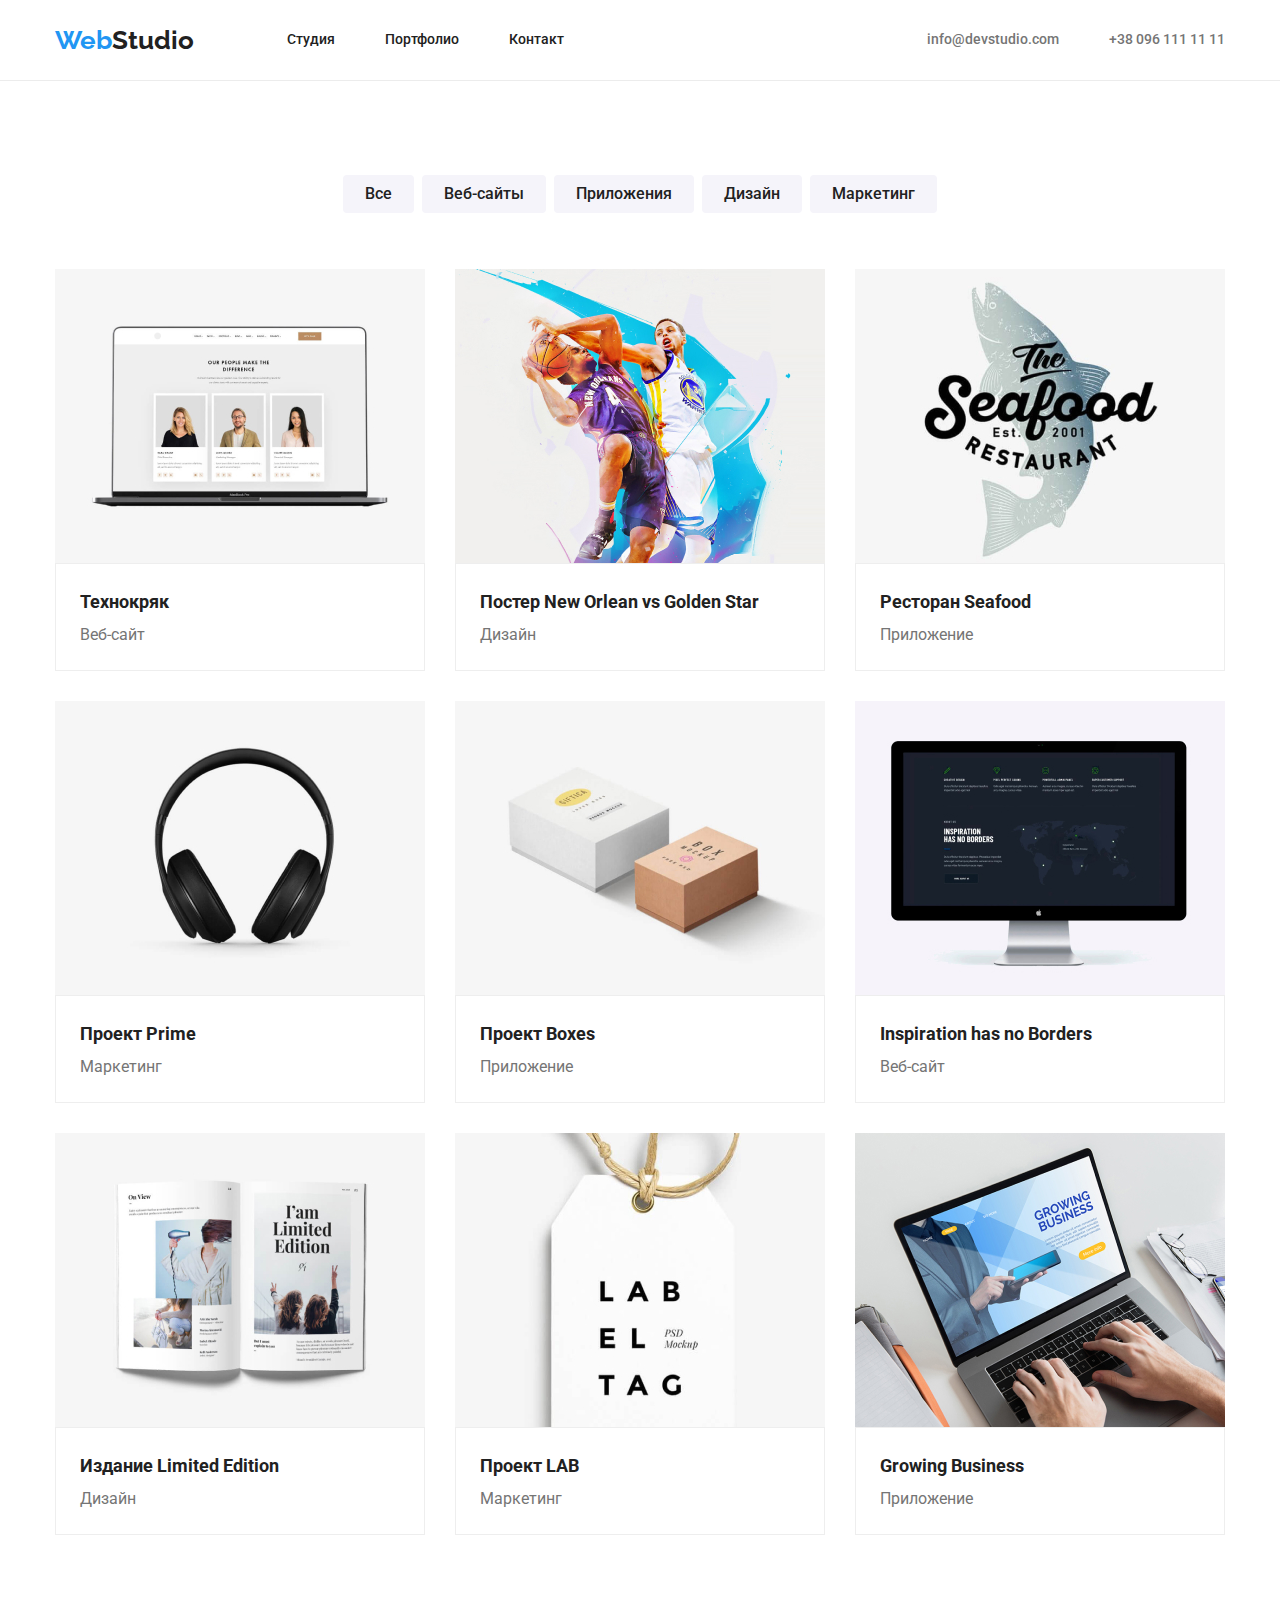
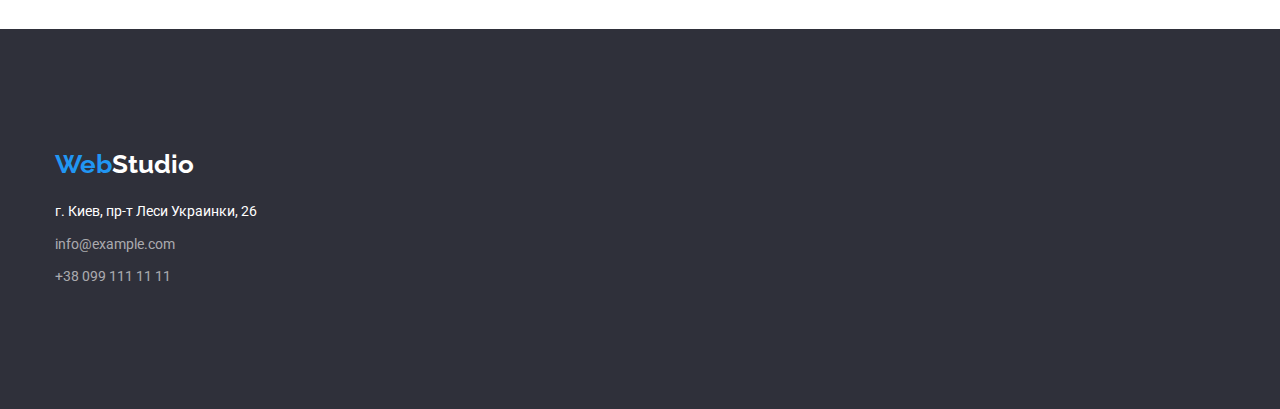
==== portfolio.html @ 3ac959cc "Add files via upload" ====
<!DOCTYPE html>
<html lang="ru">
<head>
    <meta charset="UTF-8">
    <meta http-equiv="X-UA-Compatible" content="IE=edge">
    <meta name="viewport" content="width=device-width, initial-scale=1.0">
    <title>portfolio</title>
    
    <link rel="preconnect" href="https://fonts.googleapis.com">
    <link rel="preconnect" href="https://fonts.gstatic.com" crossorigin>
    <link href="https://fonts.googleapis.com/css2?family=Montserrat:wght@400;700&family=Raleway:wght@700&family=Roboto:wght@400;500;700;900&display=swap"rel="stylesheet">
    <link rel="stylesheet" href="./modern-normalize.css">
    <link rel="stylesheet" href="./css/style.css">
</head>
<body>
    
      <!--Шапка  -->
    <header>
        <div class="header container">
            <!-- <div class="main-nav"> -->
            <nav class="nav">
                <!-- логотип -->
                <a href="#" class="logo">
                    <span class="primery-logo">Web</span>Studio
                </a>
                <!-- список навигации -->
                <ul class="nav-link">
                    <li class="nav-item"><a href="./index.html">Студия</a></li>
                    <li class="nav-item"><a href="./portfolio.html">Портфолио</a></li>
                    <li class="nav-item"><a href="">Контакт</a></li>
            </nav>
            <div class="auth-nav">
                <a class="header-kontacts" href="info@devstudio.com">info@devstudio.com</a>
                <a class="header-kontacts" href="+38-096-111-11-11">+38 096 111 11 11</a>
            </div>
        </div>
    
    
    </header>

       <main>
    
            <!-- Наши проекты  -->
        <section class="section">
            <div class="container">
            <h1 class="list-heading">Наши проекты</h1>
            
            <ul class="projekt-button-list">
                <li class="projekt-button-item"><button type="button">Все</button></li>
                <li class="projekt-button-item"><button type="button">Веб-сайты </button></li>
                <li class="projekt-button-item"><button type="button">Приложения</button></li>
                <li class="projekt-button-item"><button type="button">Дизайн</button></li>
                <li class="projekt-button-item"><button type="button">Маркетинг</button></li>
            </ul>
       <div class="projekt">
           <ul class="projekt-box-list">
        <li class="projekt-box-item">
            <img class="projekt-box-img" src="images/tehnokryak.jpg" alt="Технокряк" width="370">
            <div class="prjekt-box-text">
                <h2>Технокряк</h2>
                <p>Веб-сайт</p>
             </div> 
           
        </li>
        <li class="projekt-box-item">
            <img class="projekt-box-img" src="images/poster.jpg" alt="Постер New Orlean vs Golden Star" width="370">
            <div class="prjekt-box-text">
                <h2>Постер New Orlean vs Golden Star</h2>
                <p>Дизайн</p>
            </div>  
        </li>
        <li class="projekt-box-item">
            <img class="projekt-box-img" src="images/restaurant.jpg" alt="Ресторан Seafood" width="370">
           <div class="prjekt-box-text">
            <h2>Ресторан Seafood</h2>
            <p>Приложение</p>
           </div>  
        </li>
        <li class="projekt-box-item">
            <img class="projekt-box-img" src="images/prime.jpg" alt="Проект Prime" width="370">
            <div class="prjekt-box-text">
                <h2>Проект Prime</h2>
                <p>Маркетинг</p>
            </div> 
        </li>
        <li class="projekt-box-item">
            <img class="projekt-box-img" src="images/boxes.jpg" alt="Проект Boxes" width="370">
            <div class="prjekt-box-text">
                <h2>Проект Boxes</h2>
                <p>Приложение</p>
            </div> 
        </li>
        <li class="projekt-box-item">
            <img class="projekt-box-img" src="images/komp.jpg" alt="Inspiration has no Borders" width="370">
            <div class="prjekt-box-text">
                <h2>Inspiration has no Borders</h2>
                <p>Веб-сайт</p>
            </div>
        </li>
        <li class="projekt-box-item">
            <img class="projekt-box-img" src="images/limited-edition.jpg" alt="Издание Limited Edition" width="370">
            <div class="prjekt-box-text">
                <h2>Издание Limited Edition</h2>
                <p>Дизайн</p>
            </div> 
        </li>
        <li class="projekt-box-item">
            <img class="projekt-box-img" src="images/lab.jpg" alt="Проект LAB" width="370">
            <div class="prjekt-box-text">
                <h2>Проект LAB</h2>
                <p>Маркетинг</p>
            </div> 
        </li>
        <li class="projekt-box-item">
            <img class="projekt-box-img" src="images/business.jpg" alt="Growing Business" width="370">
            <div class="prjekt-box-text">
                <h2>Growing Business</h2>
                <p>Приложение</p>
            </div> 
        </li>
    </ul>
</div>
    </div>    
        </section>

       </main>
        <!-- подвал -->
        <footer class="footer">
            
                <div class="footer container">
                    <a href="#">
                        <span class="logo-blue">Web</span><span class="logo-white">Studio </span>
                    </a>
                    <address class="addres">г. Киев, пр-т Леси Украинки, 26</address>
                    <a class="footer-kontakts" href="info@example.com"> info@example.com</a>
                    <a class="footer-kontakts" href="+38-099-111-11-11"> +38 099 111 11 11</a>
                    <!-- <h2 class="join">присоединяйтесь</h2> -->
                </div>
            
        
        
        </footer>
        </div>
    
</body>
</html>
---- css/style.css ----
/* основной цвет текста #757575 */
/* цвет заголовка #212121 */
/* цвет логотипа #2196F3 */
/* вторичный цвет #FFFFFF */
/* цвет фона #E5E5E5 */
/* цвет фона подвала #2F303A  */
/* цвет фона "Наша команда" #F5F4FA */

:root {
  --theme-color: #e5e5e5;
  --text-primery: #757575;
  --text-secondary: #212121;
  --fone-color: #2196f3;
}
*,
*::before,
*::after {
  box-sizing: border-box;
}
body {
  font-family: "Roboto";
  background-color: ffffff;
}
h1,
h2,
h3,
h4,
h5,
h6,
p,
ul,
li {
  margin: 0; /* нулевая граница */
  padding: 0; /* нулевые отступы */
  border: 0; /* больше всего для картинок в IE6 */
  outline: 0; /* точечная граница вокруг ссылок в Firefox */
  font-size: 100%;
  vertical-align: baseline;
  background: transparent;
}
button {
  padding: 0;
  border: none;
  font: inherit;
  color: inherit;
  background-color: transparent;
}
ul {
  list-style: none;
}
a {
  text-decoration: none;
  color: var(--text-secondary);
}
.container {
  width: 1200px;
  margin: 0 auto;
  padding: 0 15px;
  /* outline: 1px solid #212121; */
}
.normal {
  padding-top: 0px;
}
.section {
  padding-top: 94px;
  padding-bottom: 94px;
}
.top {
  padding-top: 0px;
}
header {
  border-bottom: 1px solid #ececec;
}
.header {
  background-color: #ffffff;

  height: 80px;
  display: flex;
  align-items: center;
}

.nav {
  display: flex;
  align-items: center;
}
/* логотип */
.logo {
  font-family: "Raleway";
  font-weight: bold;
  font-style: normal;
  font-size: 26px;
  line-height: 1.19;
  color: var(--text-secondary);
}

.primery-logo {
  font-family: "Raleway";
  font-weight: bold;
  font-style: normal;
  font-size: 26px;
  line-height: 1.19;
  color: var(--fone-color);
}
/* навигация */
.nav-link {
  margin-left: 93px;
  display: flex;
}
.nav-link .nav-item:not(:last-child) {
  margin-right: 50px;
}

.nav-link .nav-item {
  display: block;

  color: var(--text-secondary);
  font-weight: 500;
  font-style: normal;
  font-size: 14px;
  line-height: 1.14;
}
.nav-link .nav-item :hover,
.nav-link .nav-item :focus {
  color: var(--fone-color);
}
/* контакты */
.auth-nav {
  display: flex;
  margin-left: auto;
}

.header-kontacts:not(:last-child) {
  display: block;
  margin-right: 50px;
}
.header-kontacts {
  color: var(--text-primery);
  font-weight: 500;
  font-style: normal;
  font-size: 14px;
  line-height: 1.14;
}
.header-kontacts:hover,
.header-kontacts:focus {
  color: var(--fone-color);
}
/* главный заголовок Эффективные решения для вашего бизнеса */
.main-heading {
  text-align: center;
  /* padding-top: 200px; */

  font-weight: 900;
  font-style: normal;
  font-size: 44px;
  line-height: 1.36;
  color: #ffffff;
}
.primery-section {
  /* margin: 0 auto; */
  height: 600px;
  padding-top: 200px;

  background-color: rgba(47, 48, 58, 0.4);
  background-image: url(../images/background-img.png);
}
.button-order-servise {
  display: block;
  margin-left: auto;
  margin-right: auto;
  margin-top: 40px;
  padding: 10px 32px;
  border-radius: 4px;

  color: #ffffff;
  font-family: "roboto";
  font-weight: 700;
  background-color: var(--fone-color);
  font-style: normal;
  font-size: 16px;
  line-height: 1.85;
}
/* особености */
.list-heading {
  /* margin-top: 0px; */
  display: none;
}
.list-link {
  display: flex;
  /* margin-top: 94px; */
}

.list-link .list-item:not(:last-child) {
  margin-right: 30px;
}
.list-link .list-item {
  justify-content: center;
}
.list-peculiarities {
  text-transform: uppercase;
  color: var(--text-secondary);
  font-weight: 700;
  font-style: normal;
  font-size: 14px;
  line-height: 1.14;
}

.list-peculiarities-text {
  margin-top: 10px;
  width: 270px;
  color: var(--text-primery);
  font-weight: 400;
  font-style: normal;
  font-size: 14px;
  line-height: 1.71;
  letter-spacing: 0.03em;
}
/* чем мы занимаемся */
.second-heading {
  text-align: center;
  margin-bottom: 50px;

  color: var(--text-secondary);
  font-weight: 700;
  font-style: normal;
  font-size: 36px;
  line-height: 1.16;
}
.second-list {
  justify-content: center;
  display: flex;
  margin-top: 50px;
}
.second-item:not(:last-child) {
  justify-content: center;
  margin-right: 30px;
}
/* наша команда */
.comand {
  justify-content: center;
  display: flex;
  margin-left: -15px;
  margin-right: -15px;
}
.our-comand {
  padding-top: 94px;
  padding-bottom: 94px;
  background-color: #f5f4fa;
  margin: 0 auto;
}
.comand-name-box {
  padding-top: 30px;
  padding-bottom: 30px;
  text-align: center;
  background-color: #ffffff;
}
.comand > li > .comand-name-box > h3 {
  /* padding-top: 30px;
  text-align: center; */

  color: var(--text-secondary);
  font-weight: 500;
  font-style: normal;
  font-size: 16px;
  line-height: 1.18;
}
/* .comand > li > p {
  /* padding-top: 10px;
  text-align: center; */

/* font-weight: normal;
  font-size: 16px;
  line-height: 1, 18;
  text-align: center;
  letter-spacing: 0.03em;
} */
.comand-position {
  padding-top: 10px;

  color: var(--text-primery);
  font-style: normal;
  font-weight: normal;
  font-size: 16px;
  line-height: 19px;
  /* identical to box height */

  text-align: center;
  letter-spacing: 0.03em;
}
.comand .comand-name {
  justify-content: space-evenly;
}
.comand .comand-name:not(:last-child) {
  margin-right: 30px;
}

/* подвал */
.logo-blue {
  color: var(--fone-color);
  font-weight: 700;
  font-family: "Raleway";
  font-style: normal;
  font-size: 26px;
  line-height: 1.19;
}
.logo-white {
  color: #ffffff;
  font-family: "Raleway";
  font-weight: 700;
  font-style: normal;
  font-size: 26px;
  line-height: 1.19;
}
.footer {
  margin: 0px auto;
  display: flex;
  flex-direction: column;

  padding-top: 60px;
  padding-bottom: 60px;

  background-color: #2f303a;
}
.addres {
  margin-top: 20px;

  color: #ffffff;
  font-weight: 400;
  font-style: normal;
  font-size: 14px;
  line-height: 1.71;
}
.footer-kontakts {
  margin-top: 9px;
  display: block;

  color: rgba(255, 255, 255, 0.6);
  font-weight: 400;
  font-style: normal;
  font-size: 14px;
  line-height: 1.71;
}
/* .join {
  color: #ffffff;
  font-weight: 700;
  font-style: normal;
  font-size: 14px;
  line-height: 1.14;
} */

/* Портфолио */

.projekt-button-list {
  display: flex;
  justify-content: center;
  margin-bottom: 56px;
}
.projekt-button-list .projekt-button-item:not(:last-child) {
  margin-right: 8px;
}

.projekt-button-item {
  padding: 6px 22px;

  color: var(--text-secondary);
  font-weight: 500;
  font-family: "Roboto";
  background-color: #f5f4fa;
  border-radius: 4px;
  border: none;
  font-style: normal;
  font-size: 16px;
  line-height: 1.62;
}
.projekt-button-item:hover,
.projekt-button-item:focus {
  color: #ffffff;
  background-color: var(--fone-color);
}
.projekt {
  justify-content: center;
}
.projekt-box-list {
  display: flex;

  flex-wrap: wrap;
  margin-left: -30px;
  margin-top: -30px;
  padding: 0;
}
.projekt-box-item {
  flex-basis: calc((100% - 90px) / 3);
  margin-left: 30px;
  margin-top: 30px;
}
.projekt-box-list .projekt-box-img {
  display: block;
}
.prjekt-box-text {
  background: #ffffff;
  border: 1px solid #eeeeee;
  box-sizing: border-box;
  padding: 20px 24px;
}
.projekt-box-list h2 {
  /* text-align: center; */

  color: var(--text-secondary);
  font-weight: 700;
  font-style: normal;
  font-size: 18px;
  line-height: 2;
}
.projekt-box-list p {
  /* text-align: center; */

  color: var(--text-primery);
  font-weight: normal;
  font-style: normal;
  font-size: 16px;
  line-height: 1.87;
}
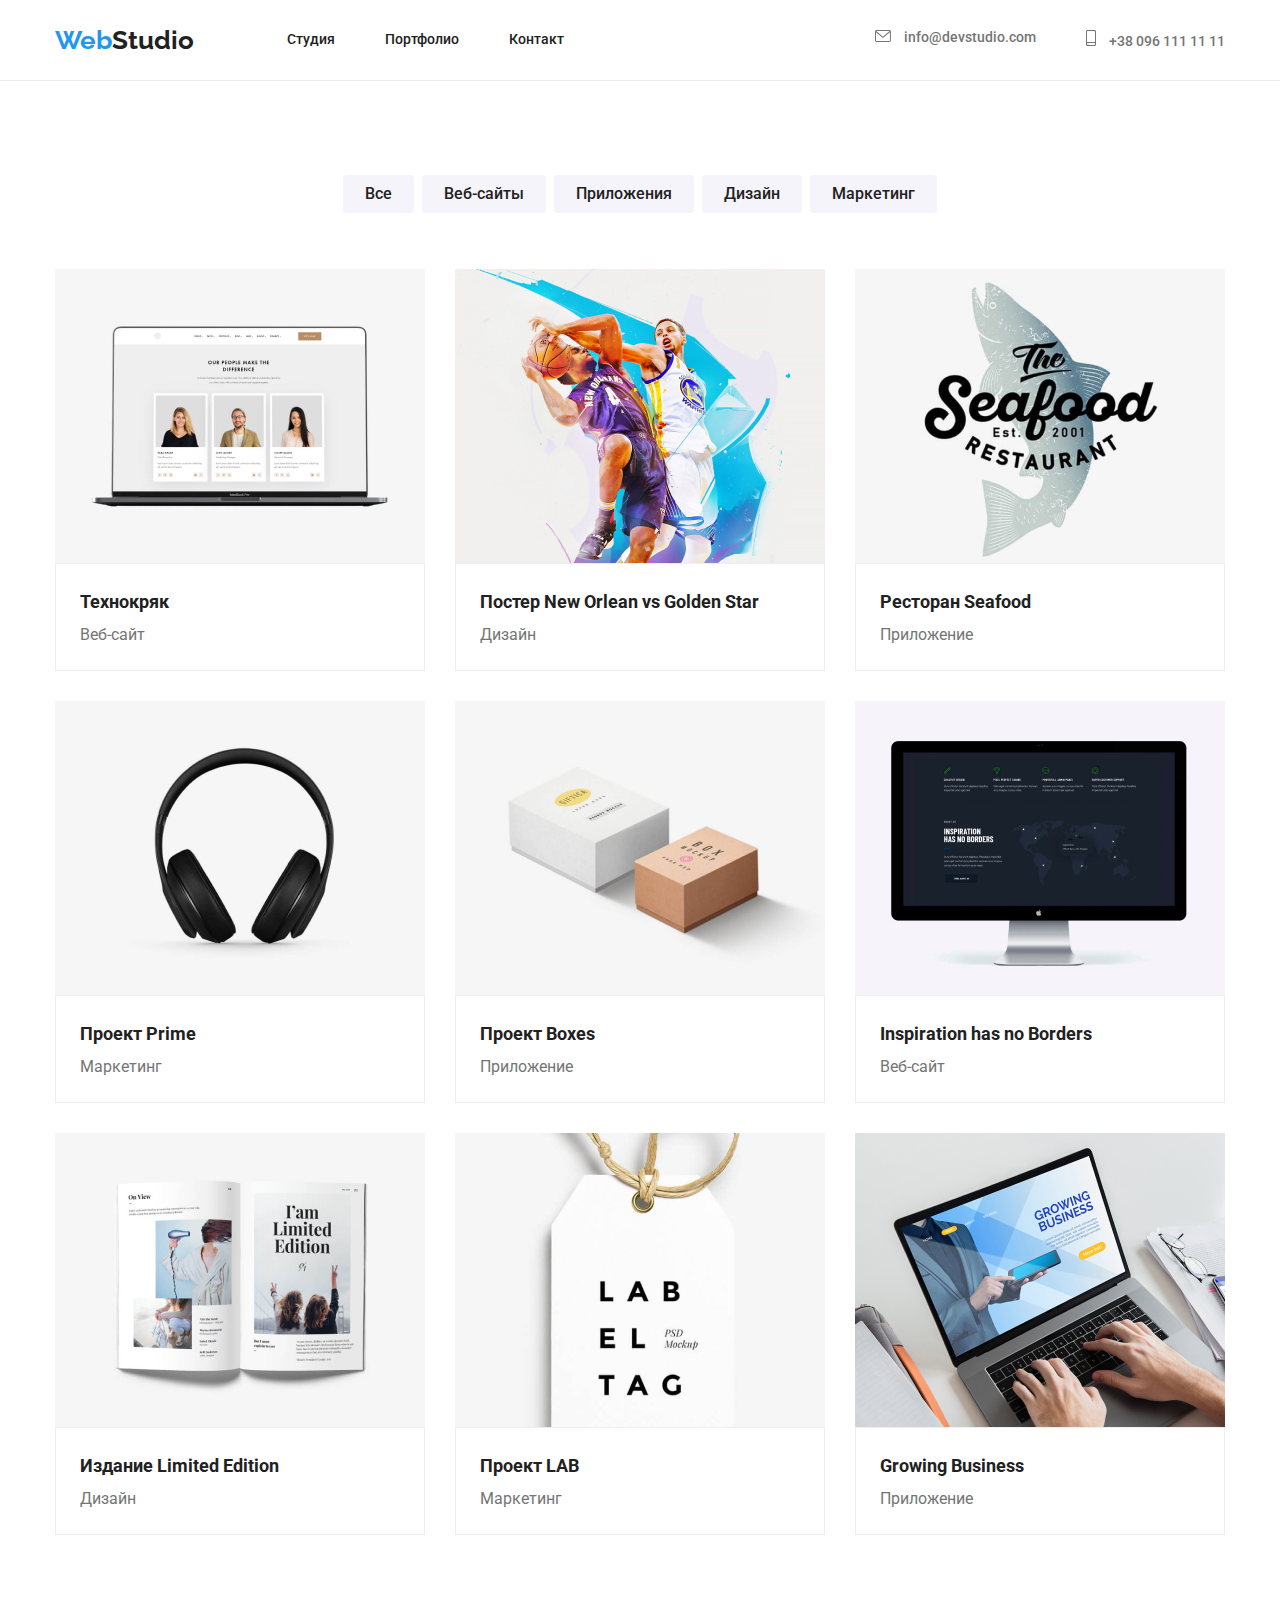
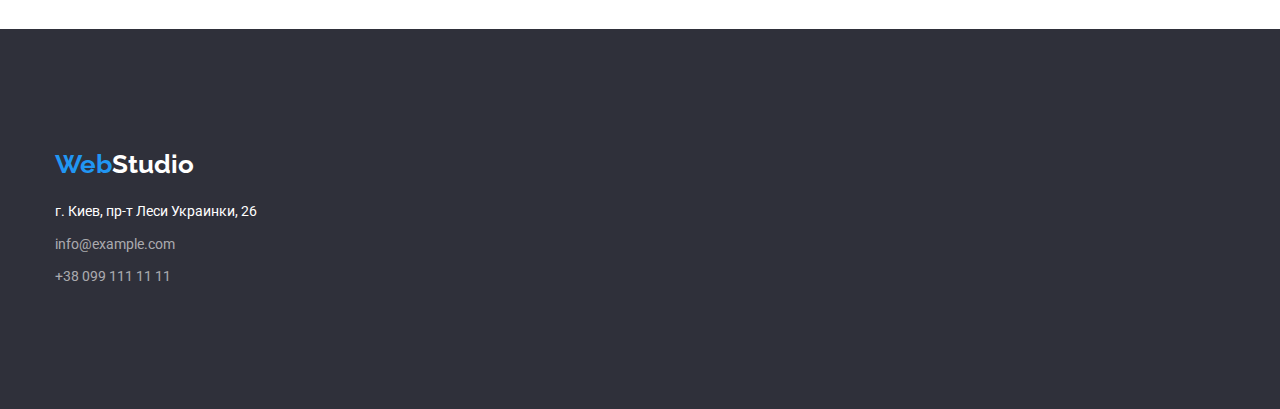
==== commit a2d0bb41: "Update portfolio.html" ====
--- a/portfolio.html
+++ b/portfolio.html
@@ -30,8 +30,16 @@
                     <li class="nav-item"><a href="">Контакт</a></li>
             </nav>
             <div class="auth-nav">
-                <a class="header-kontacts" href="info@devstudio.com">info@devstudio.com</a>
-                <a class="header-kontacts" href="+38-096-111-11-11">+38 096 111 11 11</a>
+                <a class="header-kontacts" href="info@devstudio.com">
+                    <svg width="16" height="12" class="header-kontacts-svg">
+                        <use href="images/icons.svg#icon-leter"></use>
+                    </svg>
+                    info@devstudio.com</a>
+                <a class="header-kontacts" href="+38-096-111-11-11">
+                    <svg width="10" height="16" class="header-kontacts-svg">
+                        <use href="images/icons.svg#icon-smartphone"></use>
+                    </svg>
+                    +38 096 111 11 11</a>
             </div>
         </div>
     
@@ -46,7 +54,7 @@
             <h1 class="list-heading">Наши проекты</h1>
             
             <ul class="projekt-button-list">
-                <li class="projekt-button-item"><button type="button">Все</button></li>
+                <li class="projekt-button-item"><button type="button"> Все</button></li>
                 <li class="projekt-button-item"><button type="button">Веб-сайты </button></li>
                 <li class="projekt-button-item"><button type="button">Приложения</button></li>
                 <li class="projekt-button-item"><button type="button">Дизайн</button></li>
--- a/css/style.css
+++ b/css/style.css
@@ -140,6 +140,14 @@
   font-size: 14px;
   line-height: 1.14;
 }
+.header-kontacts-svg {
+  margin-right: 10px;
+  fill: #757575;
+}
+.header-kontacts-svg:hover {
+  fill: var(--fone-color);
+}
+
 .header-kontacts:hover,
 .header-kontacts:focus {
   color: var(--fone-color);
@@ -147,7 +155,6 @@
 /* главный заголовок Эффективные решения для вашего бизнеса */
 .main-heading {
   text-align: center;
-  /* padding-top: 200px; */
 
   font-weight: 900;
   font-style: normal;
@@ -156,12 +163,16 @@
   color: #ffffff;
 }
 .primery-section {
-  /* margin: 0 auto; */
   height: 600px;
   padding-top: 200px;
 
-  background-color: rgba(47, 48, 58, 0.4);
-  background-image: url(../images/background-img.png);
+  background-image: linear-gradient(
+      to right,
+      rgba(47, 48, 58, 0.4),
+      rgba(47, 48, 58, 0.4)
+    ),
+    url(../images/background-img.png);
+  background-color: #c4c4c4;
 }
 .button-order-servise {
   display: block;
@@ -181,12 +192,32 @@
 }
 /* особености */
 .list-heading {
-  /* margin-top: 0px; */
   display: none;
 }
+.list-link-svg {
+  display: flex;
+}
+.list-link-svg .list-item-svg:not(:last-child) {
+  margin-right: 30px;
+}
+.list-item-svg {
+  display: flex;
+  justify-content: center;
+  align-items: center;
+  width: 270px;
+  height: 120px;
+  margin-bottom: 30px;
+
+  background-color: #f5f4fa;
+  border-radius: 4px;
+}
+/* .peculiarities {
+}
+.peculiarities-svg {
+} */
+
 .list-link {
   display: flex;
-  /* margin-top: 94px; */
 }
 
 .list-link .list-item:not(:last-child) {
@@ -241,6 +272,10 @@
   margin-left: -15px;
   margin-right: -15px;
 }
+.comand-name {
+  box-shadow: 0px 1px 3px rgba(0, 0, 0, 0.12), 0px 1px 1px rgba(0, 0, 0, 0.14),
+    0px 2px 1px rgba(0, 0, 0, 0.2);
+}
 .our-comand {
   padding-top: 94px;
   padding-bottom: 94px;
@@ -263,16 +298,7 @@
   font-size: 16px;
   line-height: 1.18;
 }
-/* .comand > li > p {
-  /* padding-top: 10px;
-  text-align: center; */
-
-/* font-weight: normal;
-  font-size: 16px;
-  line-height: 1, 18;
-  text-align: center;
-  letter-spacing: 0.03em;
-} */
+
 .comand-position {
   padding-top: 10px;
 
@@ -292,7 +318,50 @@
 .comand .comand-name:not(:last-child) {
   margin-right: 30px;
 }
-
+.social-link {
+  display: flex;
+  justify-content: center;
+  margin-top: 16px;
+}
+.social-item {
+  fill: #afb1b8;
+}
+.social-item:focus,
+.social-item:hover {
+  fill: var(--fone-color);
+}
+.social-item:not(:last-child) {
+  margin-right: 22px;
+}
+.social-network {
+  width: 44px;
+  height: 44px;
+}
+/* Постояные клиенты */
+.client-list {
+  display: flex;
+  justify-content: center;
+  align-content: center;
+}
+.client-list > .client-item:not(:last-child) {
+  margin-right: 30px;
+}
+.client-network {
+  width: 170px;
+  height: 92px;
+  display: flex;
+  justify-content: center;
+  align-items: center;
+
+  border: 1px solid #afb1b8;
+  box-sizing: border-box;
+  border-radius: 4px;
+  fill: #afb1b8;
+}
+.client-network:focus,
+.client-network:hover {
+  fill: var(--fone-color);
+}
 /* подвал */
 .logo-blue {
   color: var(--fone-color);
@@ -339,13 +408,32 @@
   font-size: 14px;
   line-height: 1.71;
 }
-/* .join {
+.join {
+  display: flex;
+  align-items: center;
+}
+.join-heading {
+  font-weight: bold;
+  font-size: 14px;
+  line-height: 1.14px;
+  letter-spacing: 0.03em;
+  text-transform: uppercase;
   color: #ffffff;
-  font-weight: 700;
-  font-style: normal;
-  font-size: 14px;
-  line-height: 1.14;
-} */
+}
+.join-social-link {
+  margin-top: 20px;
+}
+.join-social-network {
+  width: 44px;
+  height: 44px;
+
+  fill: #ffffff;
+  background: rgba(255, 255, 255, 0.1);
+}
+.join-social-item:not(:last-child) {
+  margin-right: 10px;
+}
+/* } 
 
 /* Портфолио */
 
@@ -392,6 +480,11 @@
   margin-left: 30px;
   margin-top: 30px;
 }
+.projekt-box-item:hover,
+.projekt-box-item:focus {
+  box-shadow: 0px 1px 1px rgba(0, 0, 0, 0.12), 0px 4px 4px rgba(0, 0, 0, 0.06),
+    1px 4px 6px rgba(0, 0, 0, 0.16);
+}
 .projekt-box-list .projekt-box-img {
   display: block;
 }
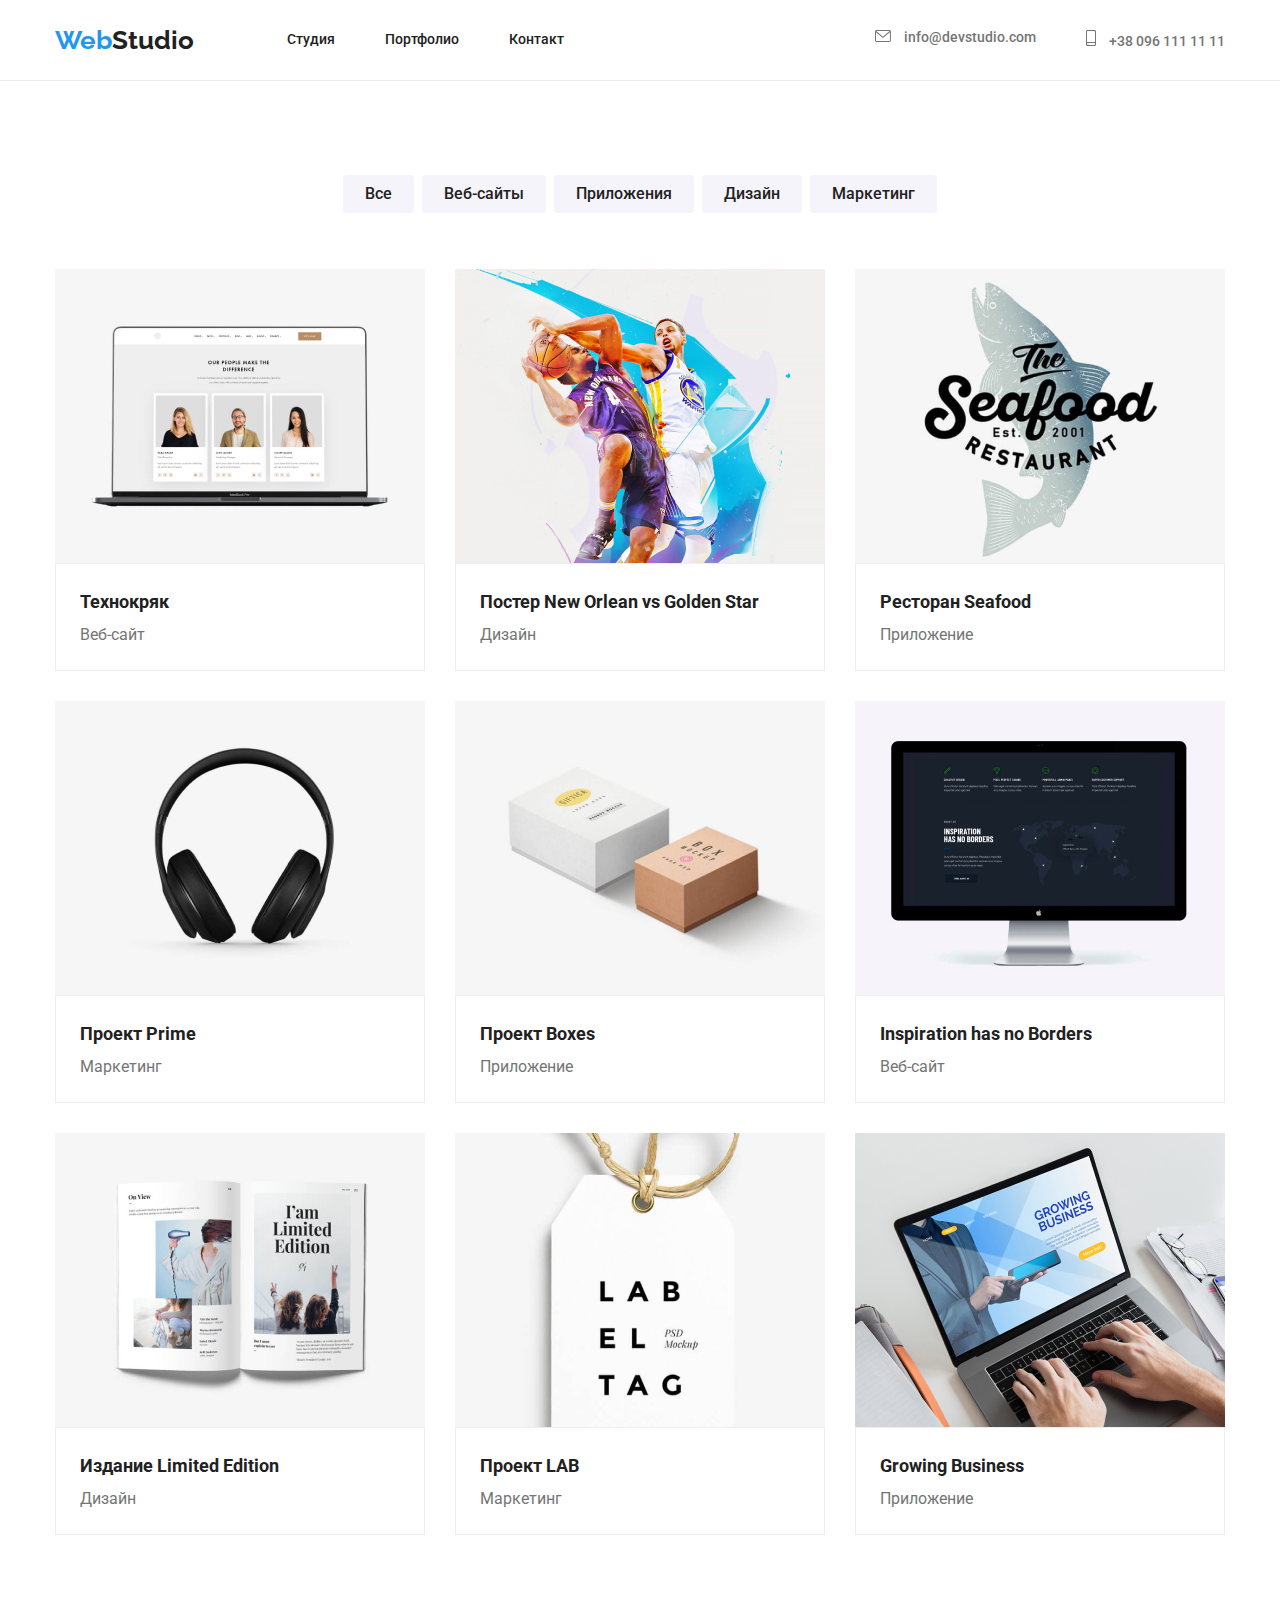
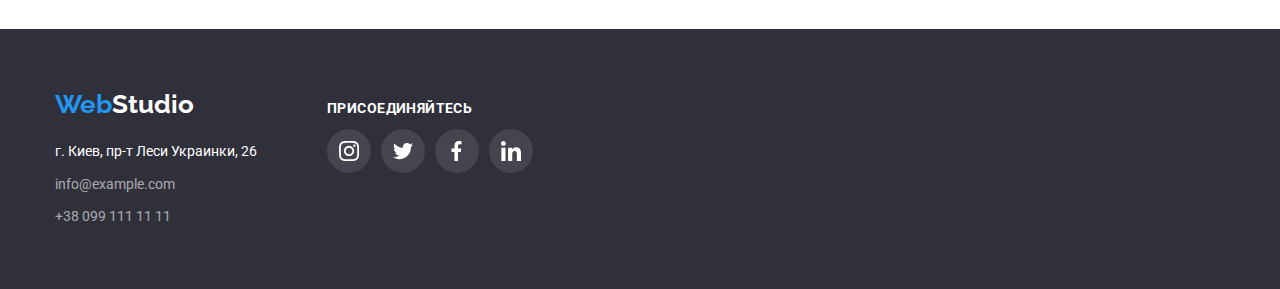
==== commit 4b7218a8: "Update portfolio.html" ====
--- a/portfolio.html
+++ b/portfolio.html
@@ -133,22 +133,60 @@
 
        </main>
         <!-- подвал -->
-        <footer class="footer">
-            
-                <div class="footer container">
-                    <a href="#">
-                        <span class="logo-blue">Web</span><span class="logo-white">Studio </span>
-                    </a>
-                    <address class="addres">г. Киев, пр-т Леси Украинки, 26</address>
-                    <a class="footer-kontakts" href="info@example.com"> info@example.com</a>
-                    <a class="footer-kontakts" href="+38-099-111-11-11"> +38 099 111 11 11</a>
-                    <!-- <h2 class="join">присоединяйтесь</h2> -->
-                </div>
-            
-        
-        
-        </footer>
+    <footer class="footer">
+    
+        <div class="footer-box container">
+            <div class="footer-addres">
+                <a href="#">
+                    <span class="logo-blue">Web</span><span class="logo-white">Studio </span>
+                </a>
+                <address class="addres">г. Киев, пр-т Леси Украинки, 26</address>
+                <a class="footer-kontakts" href="info@example.com"> info@example.com</a>
+                <a class="footer-kontakts" href="+38-099-111-11-11"> +38 099 111 11 11</a>
+            </div>
+    
+    
+            <div class="join">
+                <h2 class="join-heading">присоединяйтесь</h2>
+                <ul class="join-social-link">
+                    <li class="join-social-item">
+                        <a class="join-social-network" href="#">
+                            <svg width="20" height="20" class="">
+                                <use class="" href="images/icons.svg#icon-instagram"></use>
+                            </svg>
+                        </a>
+    
+                    </li>
+                    <li class="join-social-item">
+                        <a class="join-social-network" href="#">
+                            <svg width="20" height="20" class="">
+                                <use class="" href="images/icons.svg#icon-twitter"></use>
+                            </svg>
+                        </a>
+    
+                    </li>
+                    <li class="join-social-item">
+                        <a class="join-social-network" href="#">
+                            <svg width="20" height="20" class="">
+                                <use class="" href="images/icons.svg#icon-facebook"></use>
+                            </svg>
+                        </a>
+    
+                    </li>
+                    <li class="join-social-item">
+                        <a class="join-social-network" href="#">
+                            <svg width="20" height="20" class="">
+                                <use class="" href="images/icons.svg#icon-linkedin"></use>
+                            </svg>
+                        </a>
+    
+                    </li>
+                </ul>
+            </div>
         </div>
+    
+    
+    </footer>
     
 </body>
 </html>--- a/css/style.css
+++ b/css/style.css
@@ -144,10 +144,16 @@
   margin-right: 10px;
   fill: #757575;
 }
-.header-kontacts-svg:hover {
+
+/* .header-kontacts-svg:hover,
+.header-kontacts-svg:focus {
   fill: var(--fone-color);
-}
-
+} */
+
+.header-kontacts:hover .header-kontacts-svg,
+.header-kontacts:focus .header-kontacts-svg {
+  fill: var(--fone-color);
+}
 .header-kontacts:hover,
 .header-kontacts:focus {
   color: var(--fone-color);
@@ -194,13 +200,17 @@
 .list-heading {
   display: none;
 }
-.list-link-svg {
-  display: flex;
-}
-.list-link-svg .list-item-svg:not(:last-child) {
+.list-link {
+  display: flex;
+  justify-content: center;
+}
+/* .list-link-svg {
+  display: flex;
+} */
+/* .list-link-svg .list-item-svg:not(:last-child) {
   margin-right: 30px;
-}
-.list-item-svg {
+} */
+/* .list-item-svg {
   display: flex;
   justify-content: center;
   align-items: center;
@@ -210,22 +220,49 @@
 
   background-color: #f5f4fa;
   border-radius: 4px;
-}
-/* .peculiarities {
-}
+} */
 .peculiarities-svg {
+  display: flex;
+  justify-content: center;
+  align-items: center;
+  width: 270px;
+  height: 120px;
+  margin-bottom: 30px;
+  background-color: #f5f4fa;
+  border-radius: 4px;
+}
+/* .social-link {
+  display: flex;
+  justify-content: center;
+  margin-top: 16px;
+}
+.social-item {
+  background-color: red;
+}
+.social-network:focus,
+.social-network:hover {
+  background-color: var(--fone-color);
+  fill: #ffffff;
+}
+.social-item:not(:last-child) {
+  margin-right: 10px;
+}
+.social-network {
+  width: 44px;
+  height: 44px;
+  display: flex;
+  justify-content: center;
+  align-items: center;
+  background-color: #ffffff;
+  border-radius: 50%;
+
+  fill: #afb1b8;
 } */
-
-.list-link {
-  display: flex;
-}
 
 .list-link .list-item:not(:last-child) {
   margin-right: 30px;
 }
-.list-link .list-item {
-  justify-content: center;
-}
+
 .list-peculiarities {
   text-transform: uppercase;
   color: var(--text-secondary);
@@ -324,18 +361,26 @@
   margin-top: 16px;
 }
 .social-item {
-  fill: #afb1b8;
-}
-.social-item:focus,
-.social-item:hover {
-  fill: var(--fone-color);
+  background-color: #ffffff;
+}
+.social-network:focus,
+.social-network:hover {
+  background-color: var(--fone-color);
+  fill: #ffffff;
 }
 .social-item:not(:last-child) {
-  margin-right: 22px;
+  margin-right: 10px;
 }
 .social-network {
   width: 44px;
   height: 44px;
+  display: flex;
+  justify-content: center;
+  align-items: center;
+  background-color: #ffffff;
+  border-radius: 50%;
+
+  fill: #afb1b8;
 }
 /* Постояные клиенты */
 .client-list {
@@ -360,6 +405,7 @@
 }
 .client-network:focus,
 .client-network:hover {
+  border: 1px solid var(--fone-color);
   fill: var(--fone-color);
 }
 /* подвал */
@@ -382,12 +428,17 @@
 .footer {
   margin: 0px auto;
   display: flex;
-  flex-direction: column;
-
   padding-top: 60px;
   padding-bottom: 60px;
 
   background-color: #2f303a;
+}
+.footer-box {
+  display: flex;
+  align-items: baseline;
+}
+
+.footer-addres {
 }
 .addres {
   margin-top: 20px;
@@ -409,10 +460,10 @@
   line-height: 1.71;
 }
 .join {
-  display: flex;
-  align-items: center;
+  margin-left: 70px;
 }
 .join-heading {
+  margin-bottom: 20px;
   font-weight: bold;
   font-size: 14px;
   line-height: 1.14px;
@@ -421,14 +472,22 @@
   color: #ffffff;
 }
 .join-social-link {
-  margin-top: 20px;
+  display: flex;
 }
 .join-social-network {
   width: 44px;
   height: 44px;
-
+  display: flex;
+  justify-content: center;
+  align-items: center;
+  border-radius: 50%;
   fill: #ffffff;
   background: rgba(255, 255, 255, 0.1);
+}
+.join-social-network:focus,
+.join-social-network:hover {
+  background-color: var(--fone-color);
+  fill: #ffffff;
 }
 .join-social-item:not(:last-child) {
   margin-right: 10px;
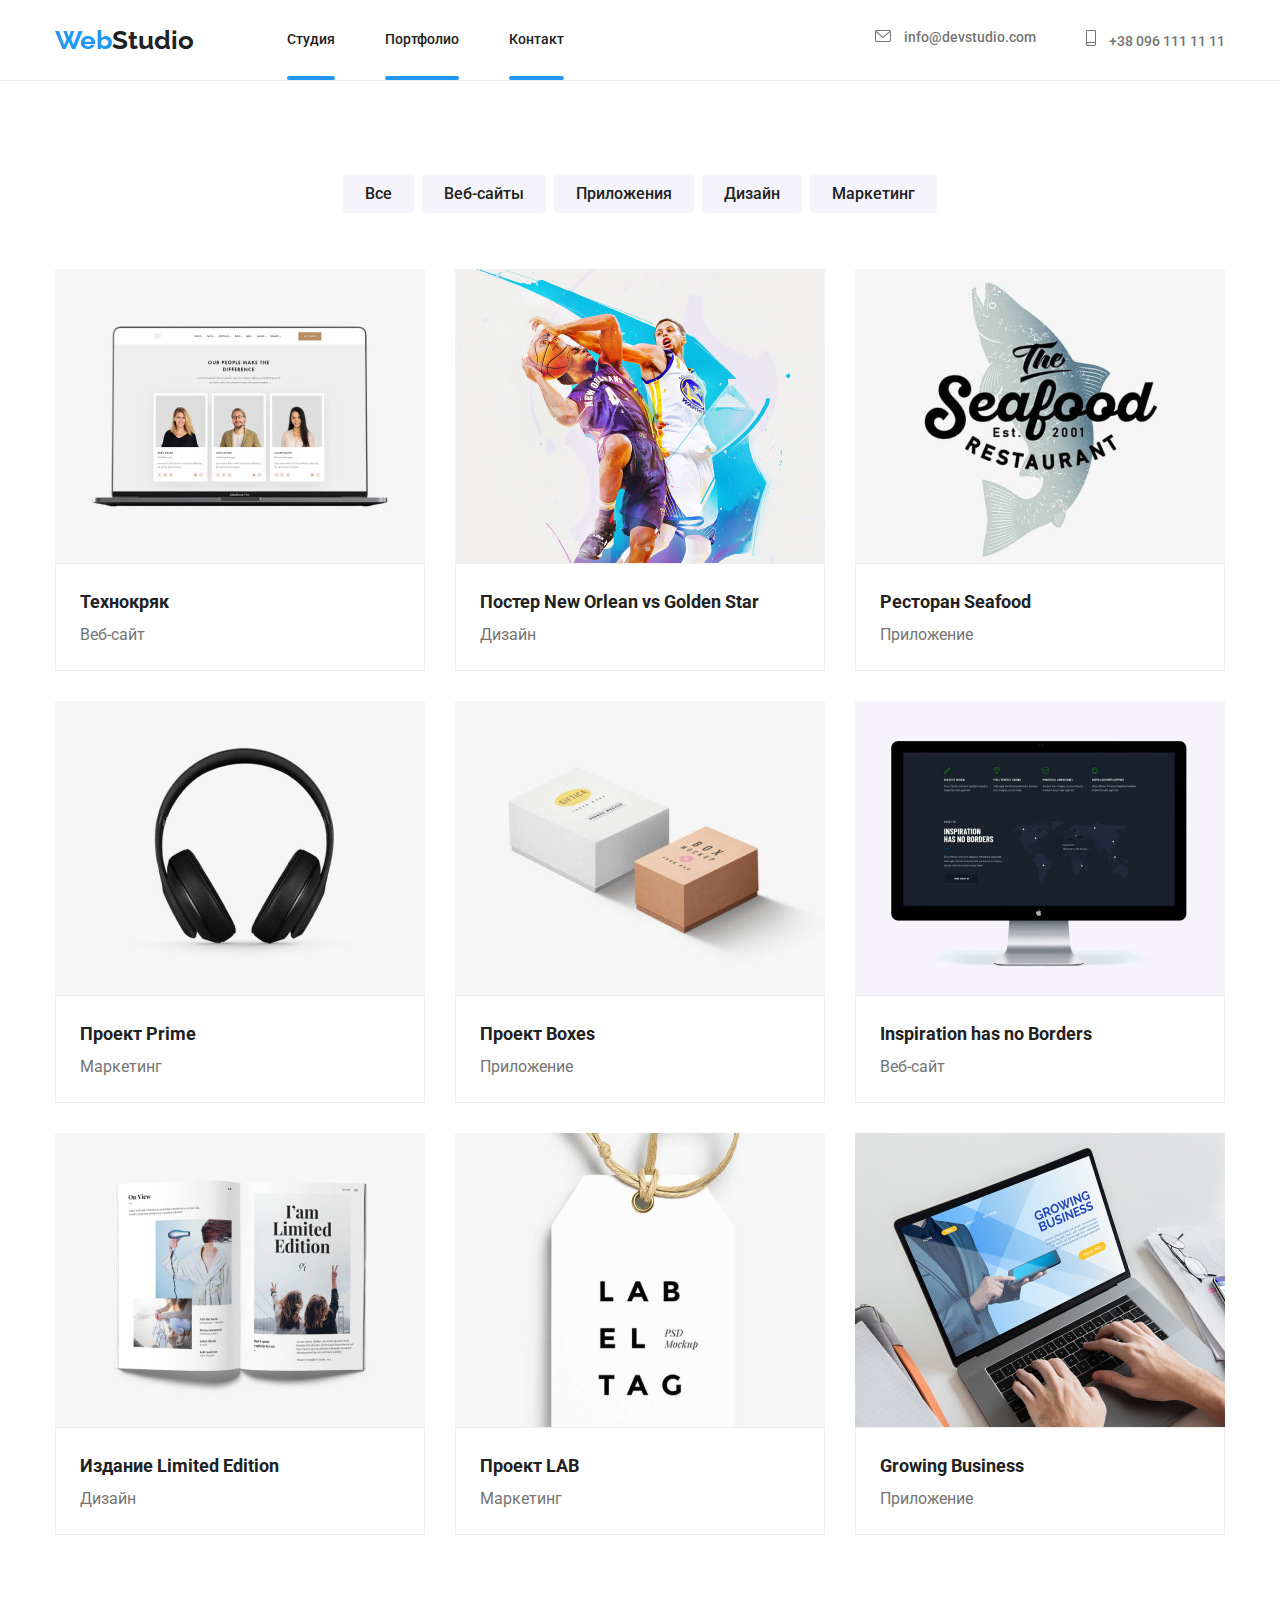
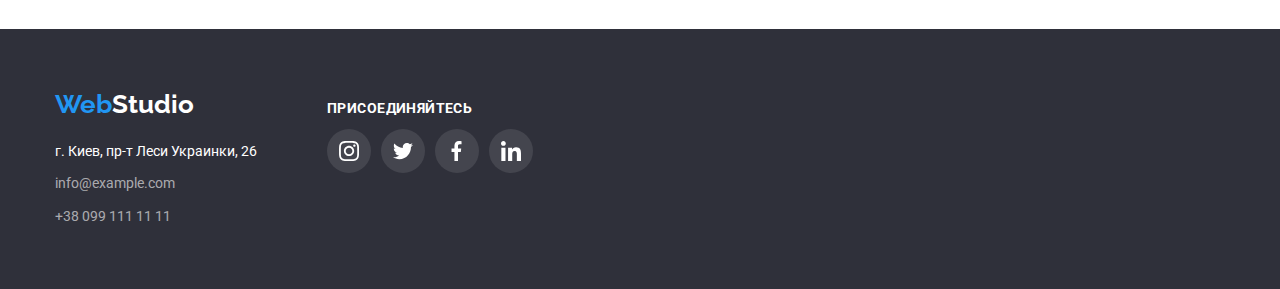
==== commit 4472e2a2: "Update portfolio.html" ====
--- a/portfolio.html
+++ b/portfolio.html
@@ -25,9 +25,10 @@
                 </a>
                 <!-- список навигации -->
                 <ul class="nav-link">
-                    <li class="nav-item"><a href="./index.html">Студия</a></li>
-                    <li class="nav-item"><a href="./portfolio.html">Портфолио</a></li>
-                    <li class="nav-item"><a href="">Контакт</a></li>
+                    
+                    <li class="nav-item"><a class="nav-network" href="./index.html">Студия</a></li>
+                    <li class="nav-item"><a class="nav-network" href="./portfolio.html">Портфолио</a></li>
+                    <li class="nav-item"><a class="nav-network" href="">Контакт</a></li>
             </nav>
             <div class="auth-nav">
                 <a class="header-kontacts" href="info@devstudio.com">
--- a/css/style.css
+++ b/css/style.css
@@ -74,7 +74,6 @@
 .header {
   background-color: #ffffff;
 
-  height: 80px;
   display: flex;
   align-items: center;
 }
@@ -110,8 +109,8 @@
   margin-right: 50px;
 }
 
-.nav-link .nav-item {
-  display: block;
+.nav-item {
+  display: flex;
 
   color: var(--text-secondary);
   font-weight: 500;
@@ -123,6 +122,24 @@
 .nav-link .nav-item :focus {
   color: var(--fone-color);
 }
+.nav-network {
+  display: block;
+  position: relative;
+  padding-top: 32px;
+  padding-bottom: 32px;
+  align-items: center;
+}
+.nav-network::after {
+  position: absolute;
+  left: 0;
+  bottom: 0;
+  content: " ";
+  display: block;
+  border-radius: 2px;
+  width: 100%;
+  height: 4px;
+  background-color: var(--fone-color);
+}
 /* контакты */
 .auth-nav {
   display: flex;
@@ -133,7 +150,12 @@
   display: block;
   margin-right: 50px;
 }
+
+.nav-item {
+  align-items: center;
+}
 .header-kontacts {
+  align-items: center;
   color: var(--text-primery);
   font-weight: 500;
   font-style: normal;
@@ -168,10 +190,9 @@
   line-height: 1.36;
   color: #ffffff;
 }
-.primery-section {
+.hero {
   height: 600px;
   padding-top: 200px;
-
   background-image: linear-gradient(
       to right,
       rgba(47, 48, 58, 0.4),
@@ -179,6 +200,10 @@
     ),
     url(../images/background-img.png);
   background-color: #c4c4c4;
+  background-repeat: no-repeat;
+  background-position: center;
+}
+.primery-section {
 }
 .button-order-servise {
   display: block;
@@ -438,8 +463,8 @@
   align-items: baseline;
 }
 
-.footer-addres {
-}
+/* .footer-addres {
+} */
 .addres {
   margin-top: 20px;
 
